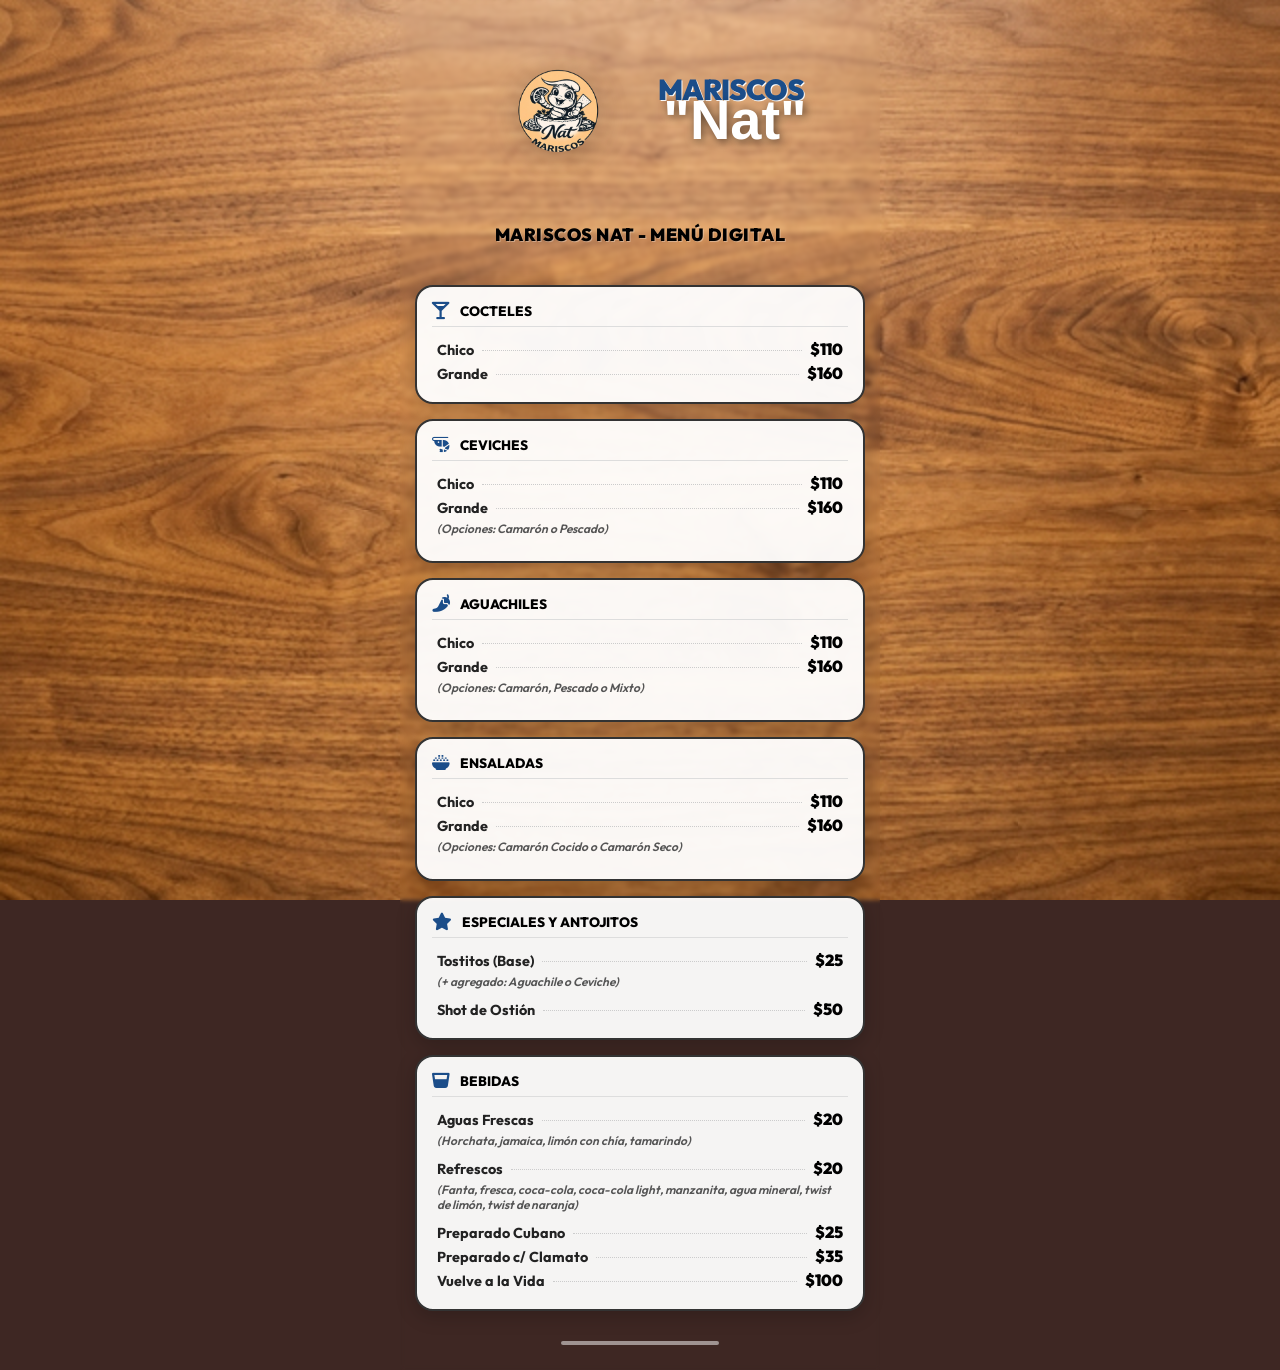
==== index.html @ c5af9970 "actualizacion de menu" ====
<!DOCTYPE html>
<html lang="es">
<head>
    <meta charset="UTF-8">
    <meta name="viewport" content="width=device-width, initial-scale=1.0">
    <title>Menú Digital - Mariscos Nat</title>
    <link rel="preconnect" href="https://fonts.googleapis.com">
    <link rel="preconnect" href="https://fonts.gstatic.com" crossorigin>
    <link href="https://fonts.googleapis.com/css2?family=Outfit:wght@400;600;700;900&display=swap" rel="stylesheet">
    <link rel="stylesheet" href="https://cdnjs.cloudflare.com/ajax/libs/font-awesome/6.5.1/css/all.min.css">
    <link rel="stylesheet" href="css/menu.css">
</head>
<body>
    <div class="background-overlay"></div>
    
    <div class="page-wrapper">
        <header class="banner-header">
            <div class="header-top">
                <div class="logo-area">
                    <img src="assets/logo_nat.jpg" alt="Logo Nat" class="main-logo">
                </div>
                <div class="brand-group">
                    <h1 class="brand-name">MARISCOS</h1>
                    <h2 class="brand-nat">"Nat"</h2>
                </div>
            </div>
            <div class="header-bottom">
                <p class="tagline">MARISCOS NAT - MENÚ DIGITAL</p>
            </div>
        </header>

        <main class="menu-content">
            <section class="menu-section">
                <div class="section-header">
                    <i class="fas fa-glass-martini-alt"></i>
                    <h2>COCTELES</h2>
                </div>
                <div class="menu-items">
                    <div class="menu-item">
                        <span class="item-name">Chico</span>
                        <span class="dots"></span>
                        <span class="item-price">$110</span>
                    </div>
                    <div class="menu-item">
                        <span class="item-name">Grande</span>
                        <span class="dots"></span>
                        <span class="item-price">$160</span>
            </section>

            <section class="menu-section">
                <div class="section-header">
                    <i class="fas fa-shrimp"></i>
                    <h2>CEVICHES</h2>
                </div>
                <div class="menu-items">
                    <div class="menu-item">
                        <span class="item-name">Chico</span>
                        <span class="dots"></span>
                        <span class="item-price">$110</span>
                    </div>
                    <div class="menu-item">
                        <span class="item-name">Grande</span>
                        <span class="dots"></span>
                        <span class="item-price">$160</span>
                    </div>
                    <p class="item-options">(Opciones: Camarón o Pescado)</p>
                </div>
            </section>

            <section class="menu-section">
                <div class="section-header">
                    <i class="fas fa-pepper-hot"></i>
                    <h2>AGUACHILES</h2>
                </div>
                <div class="menu-items">
                    <div class="menu-item">
                        <span class="item-name">Chico</span>
                        <span class="dots"></span>
                        <span class="item-price">$110</span>
                    </div>
                    <div class="menu-item">
                        <span class="item-name">Grande</span>
                        <span class="dots"></span>
                        <span class="item-price">$160</span>
                    </div>
                    <p class="item-options">(Opciones: Camarón, Pescado o Mixto)</p>
                </div>
            </section>

            <section class="menu-section">
                <div class="section-header">
                    <i class="fas fa-bowl-rice"></i>
                    <h2>ENSALADAS</h2>
                </div>
                <div class="menu-items">
                    <div class="menu-item">
                        <span class="item-name">Chico</span>
                        <span class="dots"></span>
                        <span class="item-price">$110</span>
                    </div>
                    <div class="menu-item">
                        <span class="item-name">Grande</span>
                        <span class="dots"></span>
                        <span class="item-price">$160</span>
                    </div>
                    <p class="item-options">(Opciones: Camarón Cocido o Camarón Seco)</p>
                </div>
            </section>

            <section class="menu-section">
                <div class="section-header">
                    <i class="fas fa-star"></i>
                    <h2>ESPECIALES Y ANTOJITOS</h2>
                </div>
                <div class="menu-items">
                    <div class="menu-item">
                        <span class="item-name">Tostitos (Base)</span>
                        <span class="dots"></span>
                        <span class="item-price">$25</span>
                    </div>
                    <p class="item-options">(+ agregado: Aguachile o Ceviche)</p>
                    <div class="menu-item">
                        <span class="item-name">Shot de Ostión</span>
                        <span class="dots"></span>
                        <span class="item-price">$50</span>
                    </div>
                </div>
            </section>

            <section class="menu-section">
                <div class="section-header">
                    <i class="fas fa-glass-whiskey"></i>
                    <h2>BEBIDAS</h2>
                </div>
                <div class="menu-items">
                    <div class="menu-item">
                        <span class="item-name">Aguas Frescas</span>
                        <span class="dots"></span>
                        <span class="item-price">$20</span>
                    </div>
                    <p class="item-options">(Horchata, jamaica, limón con chía, tamarindo)</p>
                    <div class="menu-item">
                        <span class="item-name">Refrescos</span>
                        <span class="dots"></span>
                        <span class="item-price">$20</span>
                    </div>
                    <p class="item-options">(Fanta, fresca, coca-cola, coca-cola light, manzanita, agua mineral, twist de limón, twist de naranja)</p>
                    <div class="menu-item">
                        <span class="item-name">Preparado Cubano</span>
                        <span class="dots"></span>
                        <span class="item-price">$25</span>
                    </div>
                    <div class="menu-item">
                        <span class="item-name">Preparado c/ Clamato</span>
                        <span class="dots"></span>
                        <span class="item-price">$35</span>
                    </div>
                    <div class="menu-item">
                        <span class="item-name">Vuelve a la Vida</span>
                        <span class="dots"></span>
                        <span class="item-price">$100</span>
                    </div>
                </div>
            </section>
        </main>

        <footer class="app-footer">
            <div class="home-indicator"></div>
        </footer>
    </div>
</body>
</html>
---- css/menu.css ----
:root {
    --primary-blue: #1b4d89;
    --brand-orange: #f39c12;
    --dark-grey: #333333;
    --white: #ffffff;
    --glass-bg: rgba(255, 255, 255, 0.95);
}

* {
    box-sizing: border-box;
    margin: 0;
    padding: 0;
    -webkit-tap-highlight-color: transparent;
}

body {
    font-family: 'Outfit', sans-serif;
    color: var(--dark-grey);
    background-color: #3e2723;
    display: flex;
    justify-content: center;
    align-items: flex-start;
    min-height: 100vh;
    margin: 0;
    overflow-x: hidden;
}

.background-overlay {
    position: fixed;
    top: 0;
    left: 0;
    width: 100%;
    height: 100%;
    background-image: url('../assets/wood_bg.png');
    background-size: cover;
    background-position: center;
    z-index: -1;
}

.page-wrapper {
    width: 100%;
    max-width: 480px;
    min-height: 100vh;
    display: flex;
    flex-direction: column;
    position: relative;
    padding: 10px 15px;
    backdrop-filter: blur(2px);
}

.banner-header {
    display: flex;
    flex-direction: column;
    align-items: center;
    padding: 20px 0;
    margin-bottom: 20px;
    width: 100%;
}

.header-top {
    display: flex;
    align-items: center;
    justify-content: center;
    gap: 15px;
    width: 100%;
    margin-bottom: 10px;
}

.header-bottom {
    width: 100%;
    text-align: center;
}

.logo-area {
    flex-shrink: 0;
}

.main-logo {
    width: 170px;
    height: 170px;
    object-fit: contain;
    border-radius: 50%;
    filter: drop-shadow(0 5px 15px rgba(0,0,0,0.2));
}

/* .text-area removed in HTML restructure */

.brand-group {
    position: relative;
    margin-bottom: 5px;
}

.brand-name {
    font-size: 1.8rem;
    font-weight: 900;
    color: var(--primary-blue);
    line-height: 0.9;
    text-transform: uppercase;
    letter-spacing: -1px;
    text-shadow: 1px 1px 0 #fff;
}

.brand-nat {
    font-family: 'Brush Script MT', cursive, sans-serif;
    font-size: 3.5rem;
    color: var(--white);
    text-shadow: 2px 2px 10px rgba(0,0,0,0.6);
    margin-top: -15px;
    margin-left: 5px;
}

.tagline {
    font-size: 1.1rem;
    font-weight: 900;
    color: #000;
    text-transform: uppercase;
    letter-spacing: 0.5px;
    line-height: 1.2;
    margin-top: 10px;
    text-shadow: 1px 1px 0 rgba(255,255,255,0.3);
}

.menu-content {
    flex: 1;
}

.menu-section {
    background-color: var(--glass-bg);
    border-radius: 18px;
    border: 2px solid #333;
    padding: 15px;
    margin-bottom: 15px;
    box-shadow: 0 5px 20px rgba(0,0,0,0.2);
    animation: slideUpFade 0.4s ease-out forwards;
}

@keyframes slideUpFade {
    from { opacity: 0; transform: translateY(15px); }
    to { opacity: 1; transform: translateY(0); }
}

.section-header {
    display: flex;
    align-items: center;
    gap: 10px;
    margin-bottom: 12px;
    border-bottom: 1px solid #ddd;
    padding-bottom: 6px;
    color: #000;
}

.section-header i {
    font-size: 1.1rem;
    color: var(--primary-blue);
}

.section-header h2 {
    font-size: 0.85rem;
    font-weight: 800;
    text-transform: uppercase;
}

.menu-items {
    padding: 0 5px;
}

.menu-item {
    display: flex;
    align-items: baseline;
    margin-bottom: 4px;
}

.item-name {
    font-weight: 700;
    font-size: 0.9rem;
    color: #222;
}

.dots {
    flex: 1;
    border-bottom: 1.5px dotted #ccc;
    margin: 0 8px;
    position: relative;
    top: -4px;
}

.item-price {
    font-weight: 900;
    font-size: 1rem;
    color: #000;
}

.item-options {
    font-size: 0.75rem;
    color: #555;
    margin-bottom: 10px;
    font-weight: 600;
    font-style: italic;
}

.app-footer {
    margin-top: auto;
    padding: 15px 0;
    display: flex;
    justify-content: center;
}

.home-indicator {
    width: 35%;
    height: 4px;
    background-color: rgba(255, 255, 255, 0.5);
    border-radius: 10px;
}

body::-webkit-scrollbar {
    width: 0;
}

@media (max-height: 700px) {
    .main-logo { width: 130px; height: 130px; }
    .brand-name { font-size: 1.8rem; }
    .brand-nat { font-size: 2.6rem; }
}
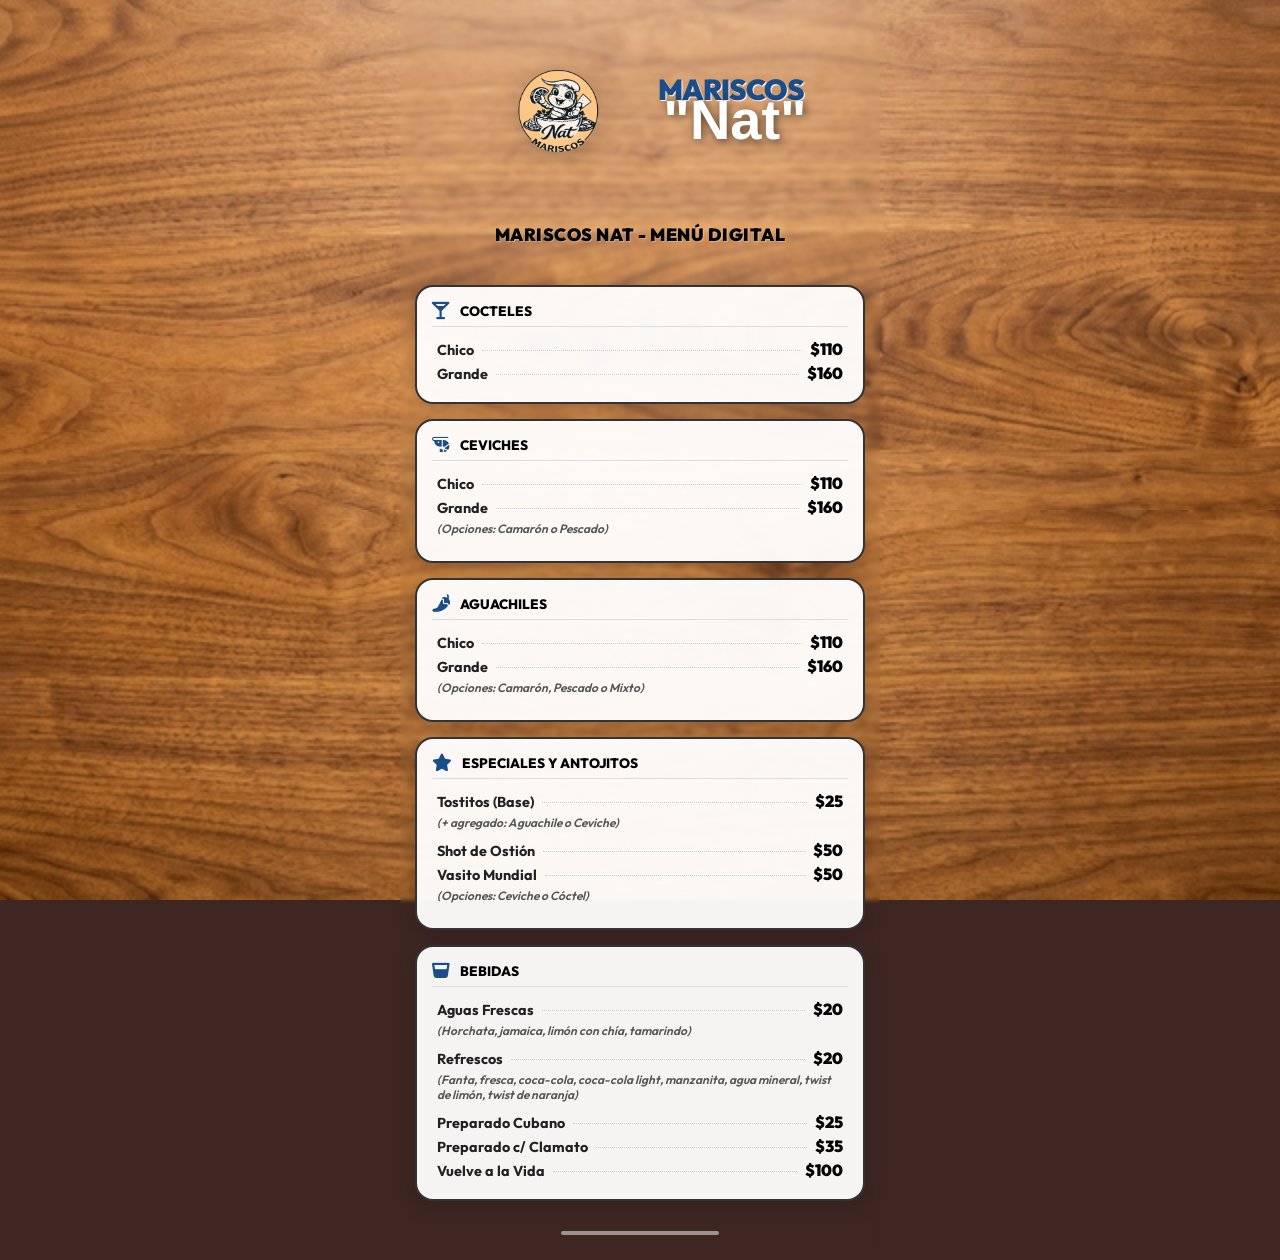
==== commit bdf95727: "actu" ====
--- a/index.html
+++ b/index.html
@@ -89,26 +89,6 @@
 
             <section class="menu-section">
                 <div class="section-header">
-                    <i class="fas fa-bowl-rice"></i>
-                    <h2>ENSALADAS</h2>
-                </div>
-                <div class="menu-items">
-                    <div class="menu-item">
-                        <span class="item-name">Chico</span>
-                        <span class="dots"></span>
-                        <span class="item-price">$110</span>
-                    </div>
-                    <div class="menu-item">
-                        <span class="item-name">Grande</span>
-                        <span class="dots"></span>
-                        <span class="item-price">$160</span>
-                    </div>
-                    <p class="item-options">(Opciones: Camarón Cocido o Camarón Seco)</p>
-                </div>
-            </section>
-
-            <section class="menu-section">
-                <div class="section-header">
                     <i class="fas fa-star"></i>
                     <h2>ESPECIALES Y ANTOJITOS</h2>
                 </div>
@@ -124,6 +104,12 @@
                         <span class="dots"></span>
                         <span class="item-price">$50</span>
                     </div>
+                    <div class="menu-item">
+                        <span class="item-name">Vasito Mundial</span>
+                        <span class="dots"></span>
+                        <span class="item-price">$50</span>
+                    </div>
+                    <p class="item-options">(Opciones: Ceviche o Cóctel)</p>
                 </div>
             </section>
 
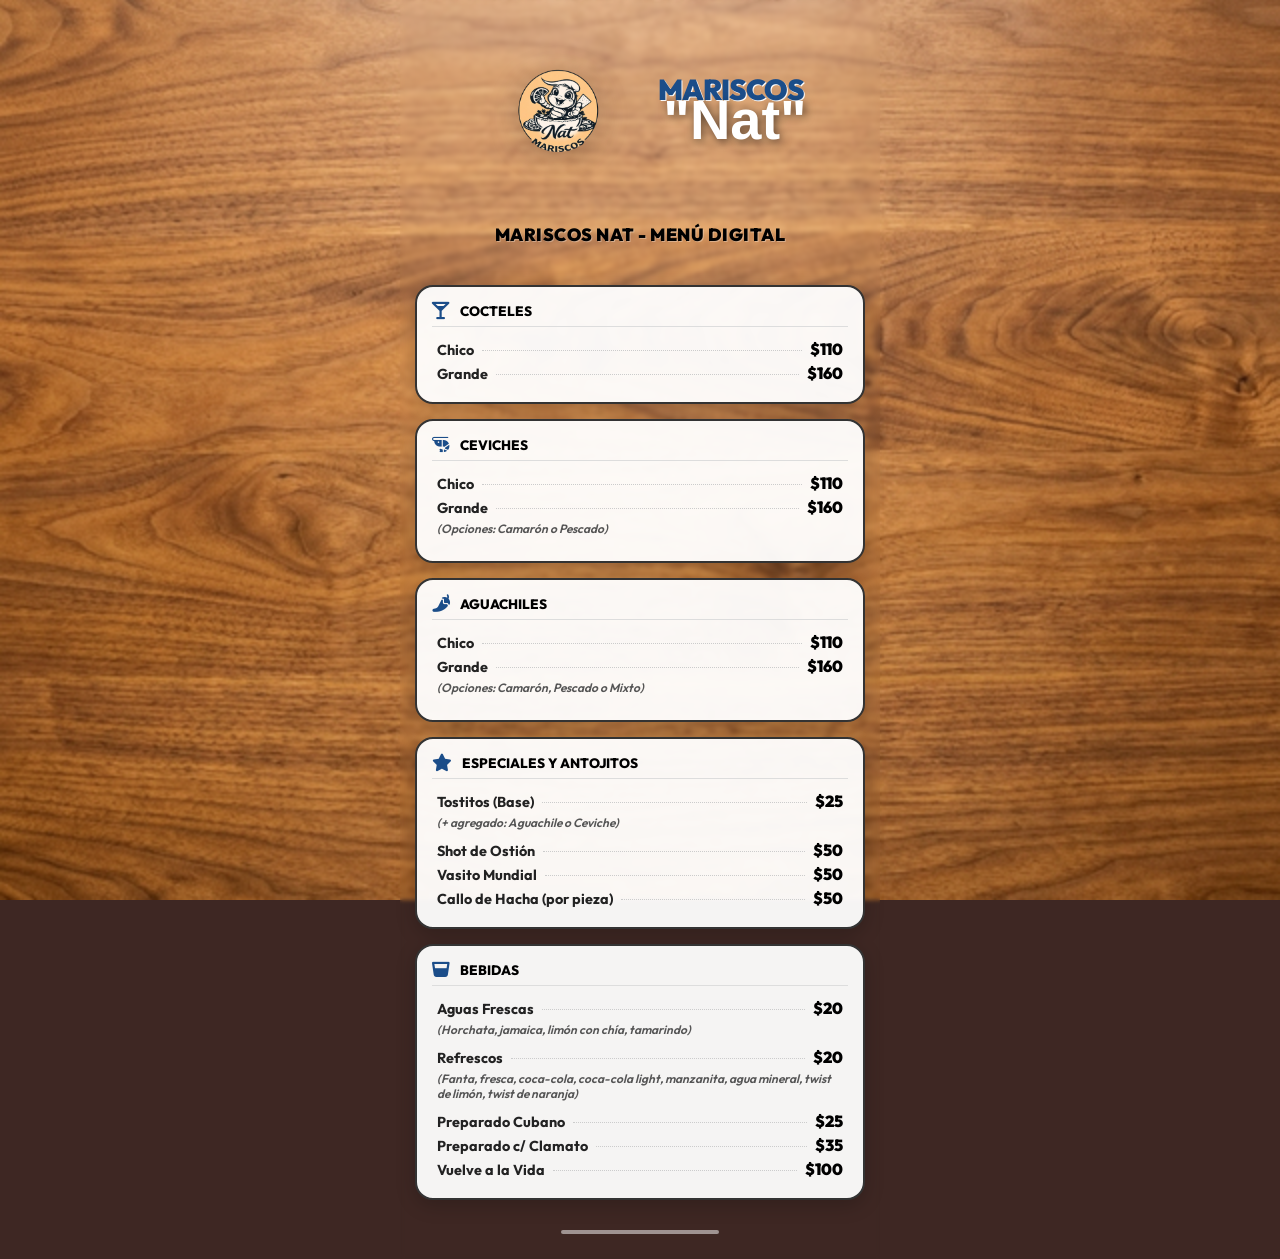
==== commit 7f5774f9: "actu" ====
--- a/index.html
+++ b/index.html
@@ -109,7 +109,11 @@
                         <span class="dots"></span>
                         <span class="item-price">$50</span>
                     </div>
-                    <p class="item-options">(Opciones: Ceviche o Cóctel)</p>
+                    <div class="menu-item">
+                        <span class="item-name">Callo de Hacha (por pieza)</span>
+                        <span class="dots"></span>
+                        <span class="item-price">$50</span>
+                    </div>
                 </div>
             </section>
 
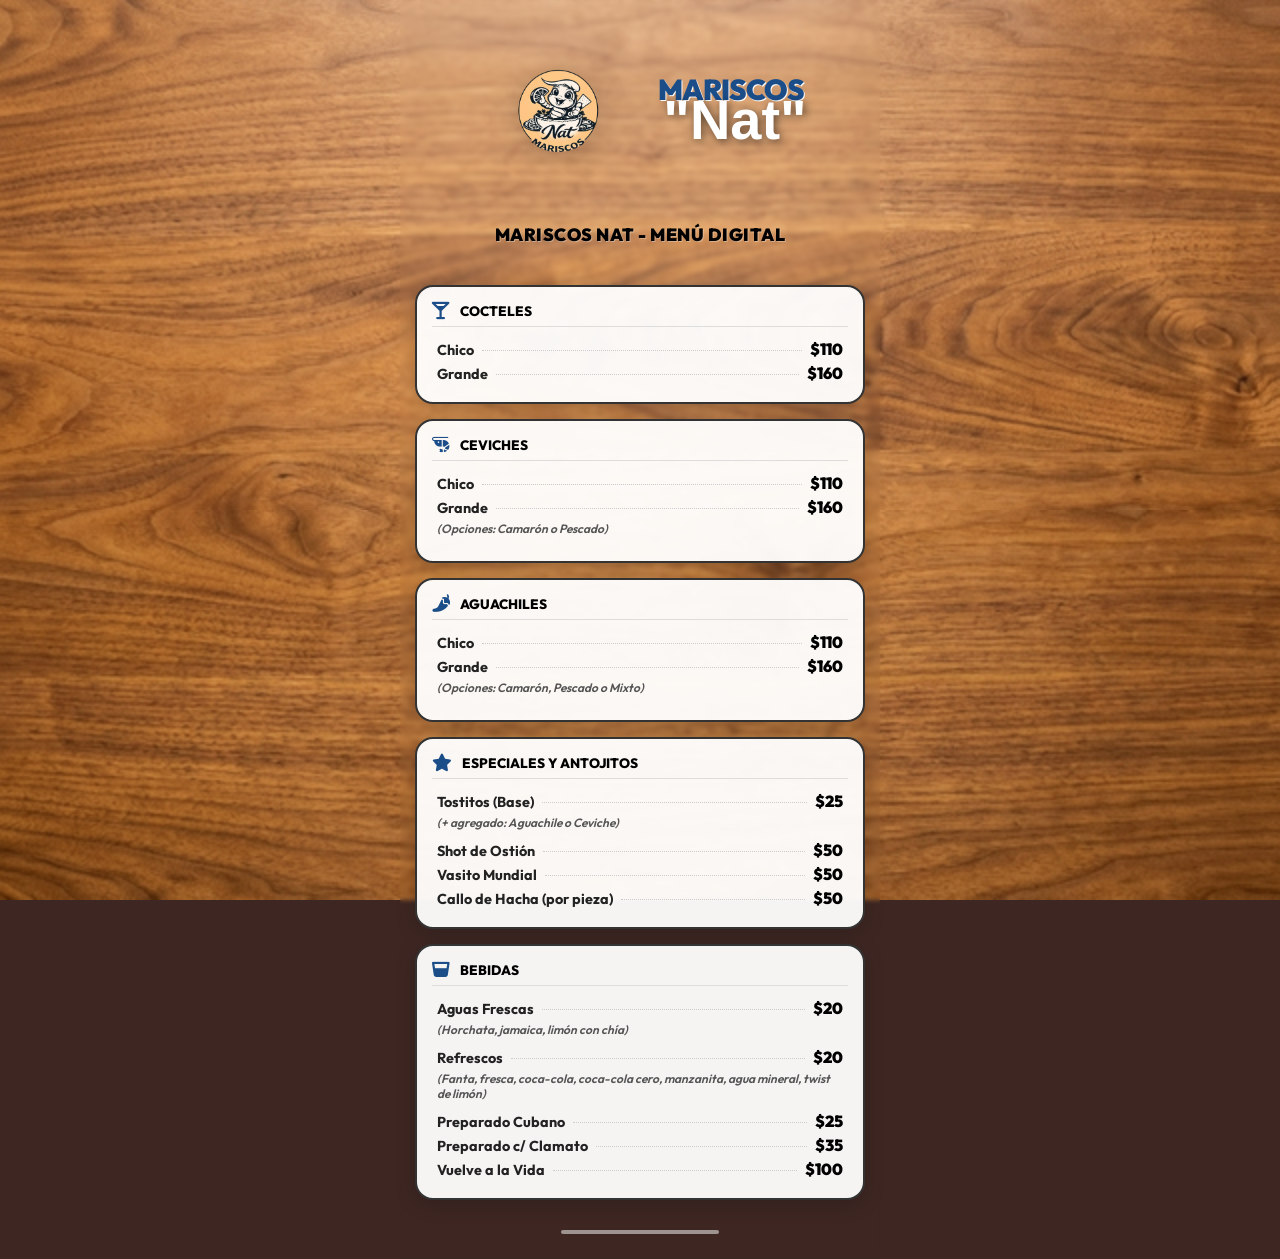
==== commit 2c5456f3: "actu" ====
--- a/index.html
+++ b/index.html
@@ -128,13 +128,13 @@
                         <span class="dots"></span>
                         <span class="item-price">$20</span>
                     </div>
-                    <p class="item-options">(Horchata, jamaica, limón con chía, tamarindo)</p>
+                    <p class="item-options">(Horchata, jamaica, limón con chía)</p>
                     <div class="menu-item">
                         <span class="item-name">Refrescos</span>
                         <span class="dots"></span>
                         <span class="item-price">$20</span>
                     </div>
-                    <p class="item-options">(Fanta, fresca, coca-cola, coca-cola light, manzanita, agua mineral, twist de limón, twist de naranja)</p>
+                    <p class="item-options">(Fanta, fresca, coca-cola, coca-cola cero, manzanita, agua mineral, twist de limón)</p>
                     <div class="menu-item">
                         <span class="item-name">Preparado Cubano</span>
                         <span class="dots"></span>
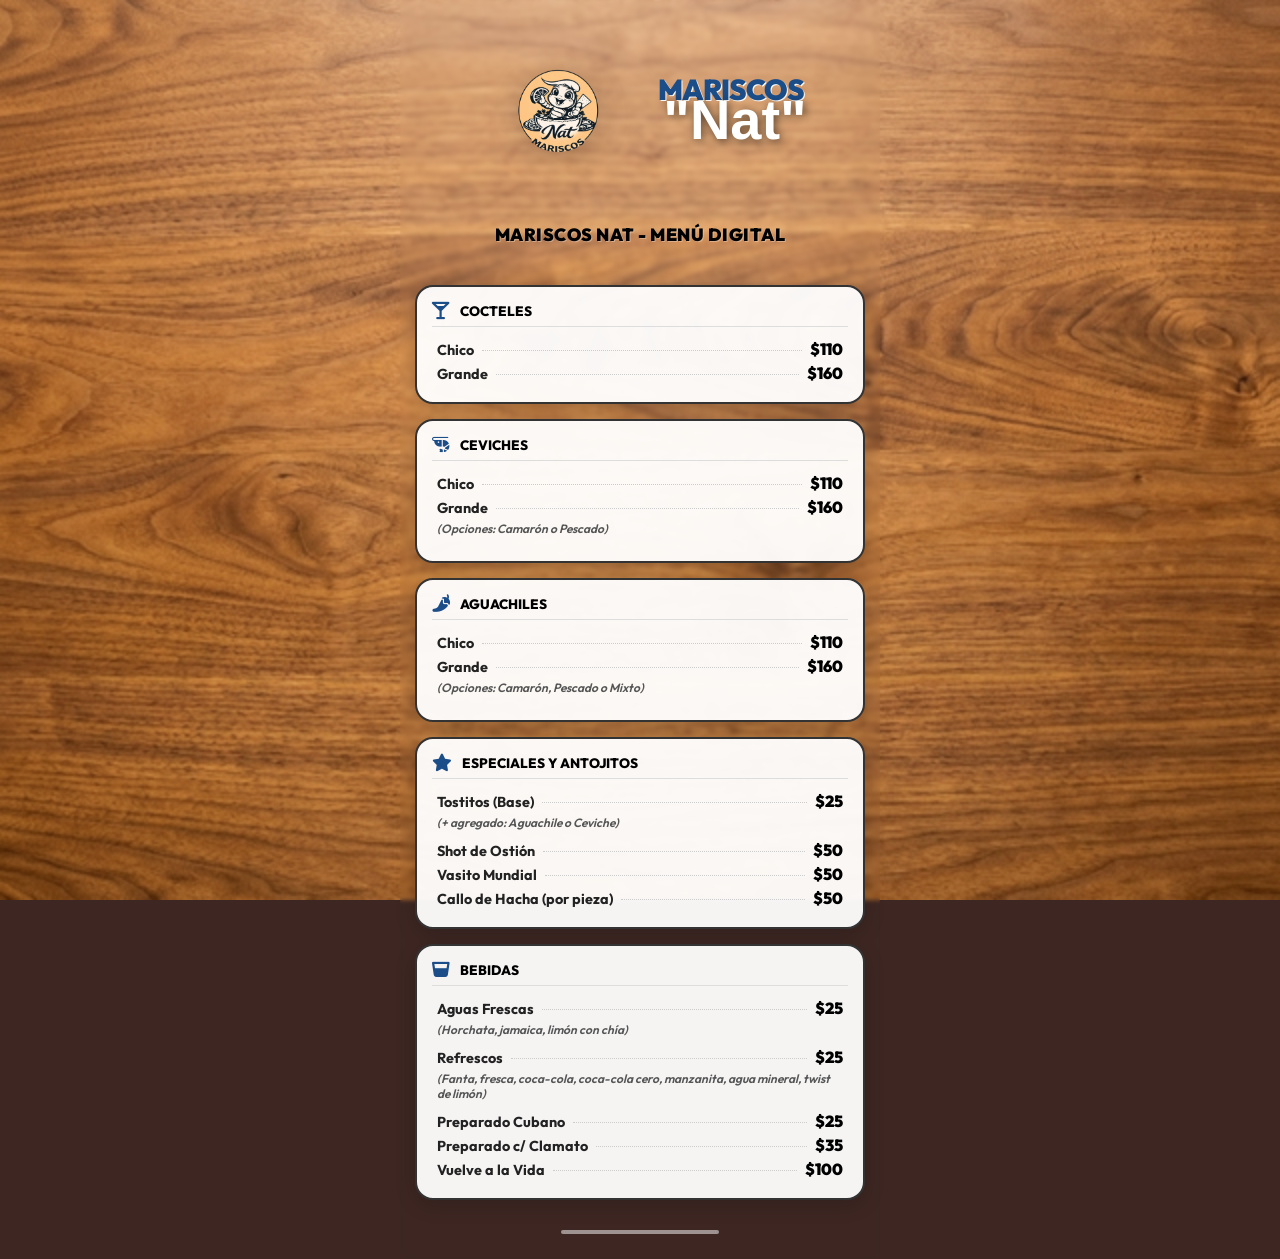
==== commit e4d70284: "actu" ====
--- a/index.html
+++ b/index.html
@@ -126,13 +126,13 @@
                     <div class="menu-item">
                         <span class="item-name">Aguas Frescas</span>
                         <span class="dots"></span>
-                        <span class="item-price">$20</span>
+                        <span class="item-price">$25</span>
                     </div>
                     <p class="item-options">(Horchata, jamaica, limón con chía)</p>
                     <div class="menu-item">
                         <span class="item-name">Refrescos</span>
                         <span class="dots"></span>
-                        <span class="item-price">$20</span>
+                        <span class="item-price">$25</span>
                     </div>
                     <p class="item-options">(Fanta, fresca, coca-cola, coca-cola cero, manzanita, agua mineral, twist de limón)</p>
                     <div class="menu-item">
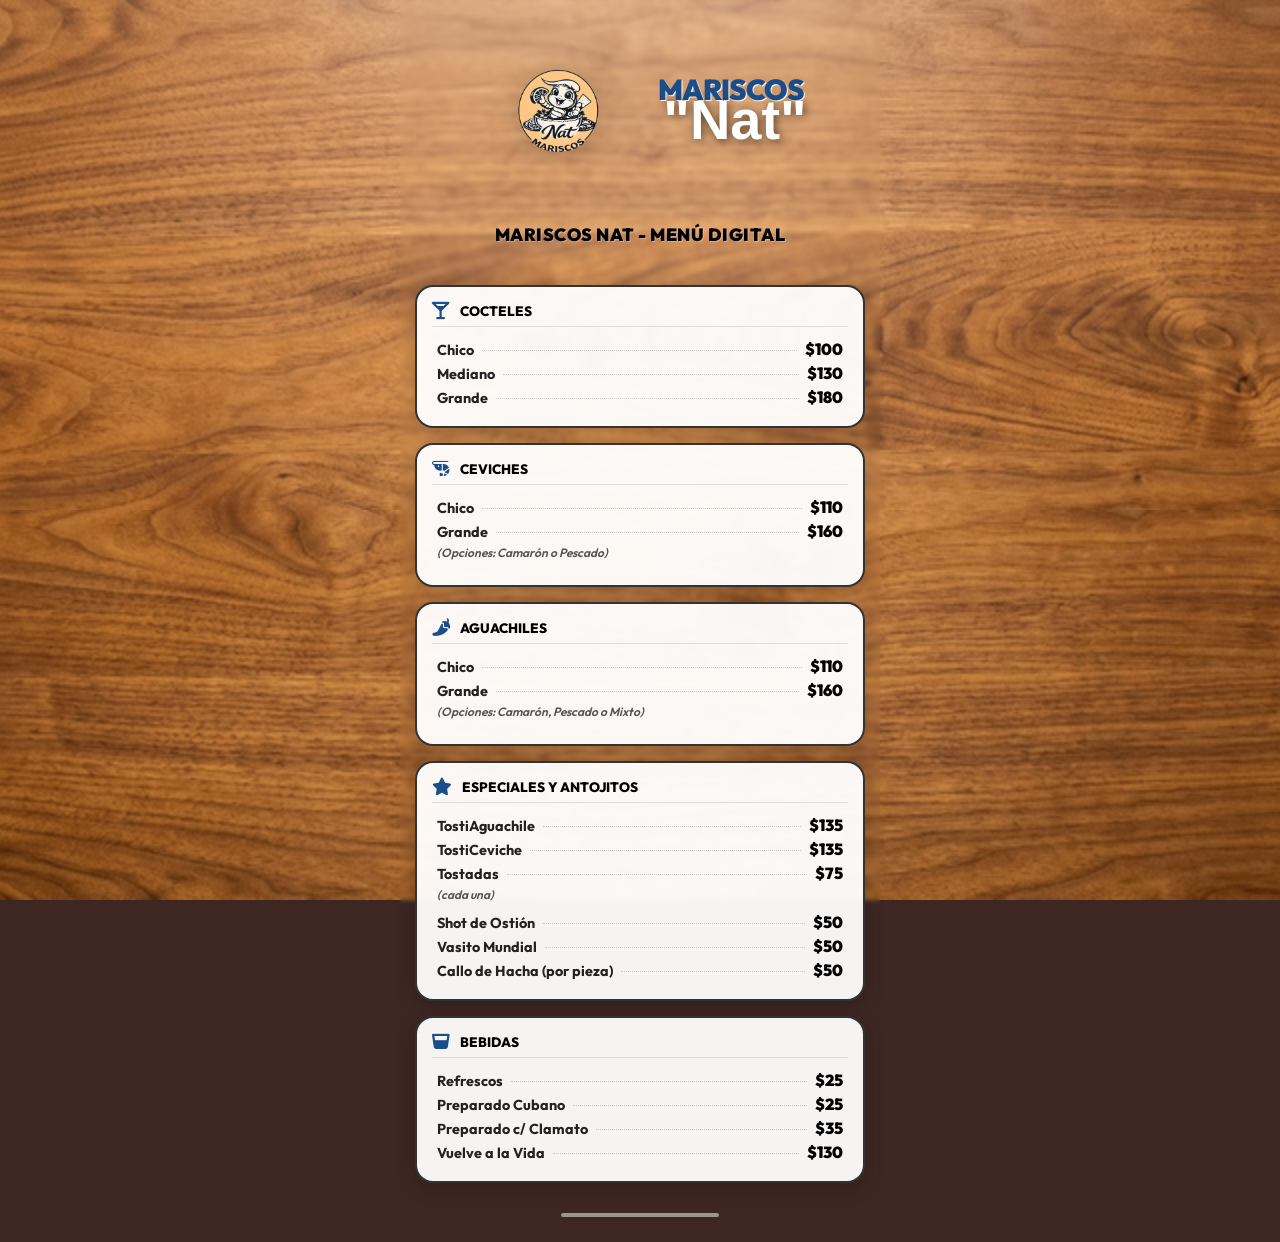
==== commit 03d6deee: "Actualizacion de menu" ====
--- a/index.html
+++ b/index.html
@@ -39,12 +39,19 @@
                     <div class="menu-item">
                         <span class="item-name">Chico</span>
                         <span class="dots"></span>
-                        <span class="item-price">$110</span>
+                        <span class="item-price">$100</span>
+                    </div>
+                    <div class="menu-item">
+                        <span class="item-name">Mediano</span>
+                        <span class="dots"></span>
+                        <span class="item-price">$130</span>
                     </div>
                     <div class="menu-item">
                         <span class="item-name">Grande</span>
                         <span class="dots"></span>
-                        <span class="item-price">$160</span>
+                        <span class="item-price">$180</span>
+                    </div>
+                </div>
             </section>
 
             <section class="menu-section">
@@ -94,11 +101,21 @@
                 </div>
                 <div class="menu-items">
                     <div class="menu-item">
-                        <span class="item-name">Tostitos (Base)</span>
+                        <span class="item-name">TostiAguachile</span>
                         <span class="dots"></span>
-                        <span class="item-price">$25</span>
+                        <span class="item-price">$135</span>
                     </div>
-                    <p class="item-options">(+ agregado: Aguachile o Ceviche)</p>
+                    <div class="menu-item">
+                        <span class="item-name">TostiCeviche</span>
+                        <span class="dots"></span>
+                        <span class="item-price">$135</span>
+                    </div>
+                    <div class="menu-item">
+                        <span class="item-name">Tostadas</span>
+                        <span class="dots"></span>
+                        <span class="item-price">$75</span>
+                    </div>
+                    <p class="item-options">(cada una)</p>
                     <div class="menu-item">
                         <span class="item-name">Shot de Ostión</span>
                         <span class="dots"></span>
@@ -124,17 +141,10 @@
                 </div>
                 <div class="menu-items">
                     <div class="menu-item">
-                        <span class="item-name">Aguas Frescas</span>
-                        <span class="dots"></span>
-                        <span class="item-price">$25</span>
-                    </div>
-                    <p class="item-options">(Horchata, jamaica, limón con chía)</p>
-                    <div class="menu-item">
                         <span class="item-name">Refrescos</span>
                         <span class="dots"></span>
                         <span class="item-price">$25</span>
                     </div>
-                    <p class="item-options">(Fanta, fresca, coca-cola, coca-cola cero, manzanita, agua mineral, twist de limón)</p>
                     <div class="menu-item">
                         <span class="item-name">Preparado Cubano</span>
                         <span class="dots"></span>
@@ -148,7 +158,7 @@
                     <div class="menu-item">
                         <span class="item-name">Vuelve a la Vida</span>
                         <span class="dots"></span>
-                        <span class="item-price">$100</span>
+                        <span class="item-price">$130</span>
                     </div>
                 </div>
             </section>
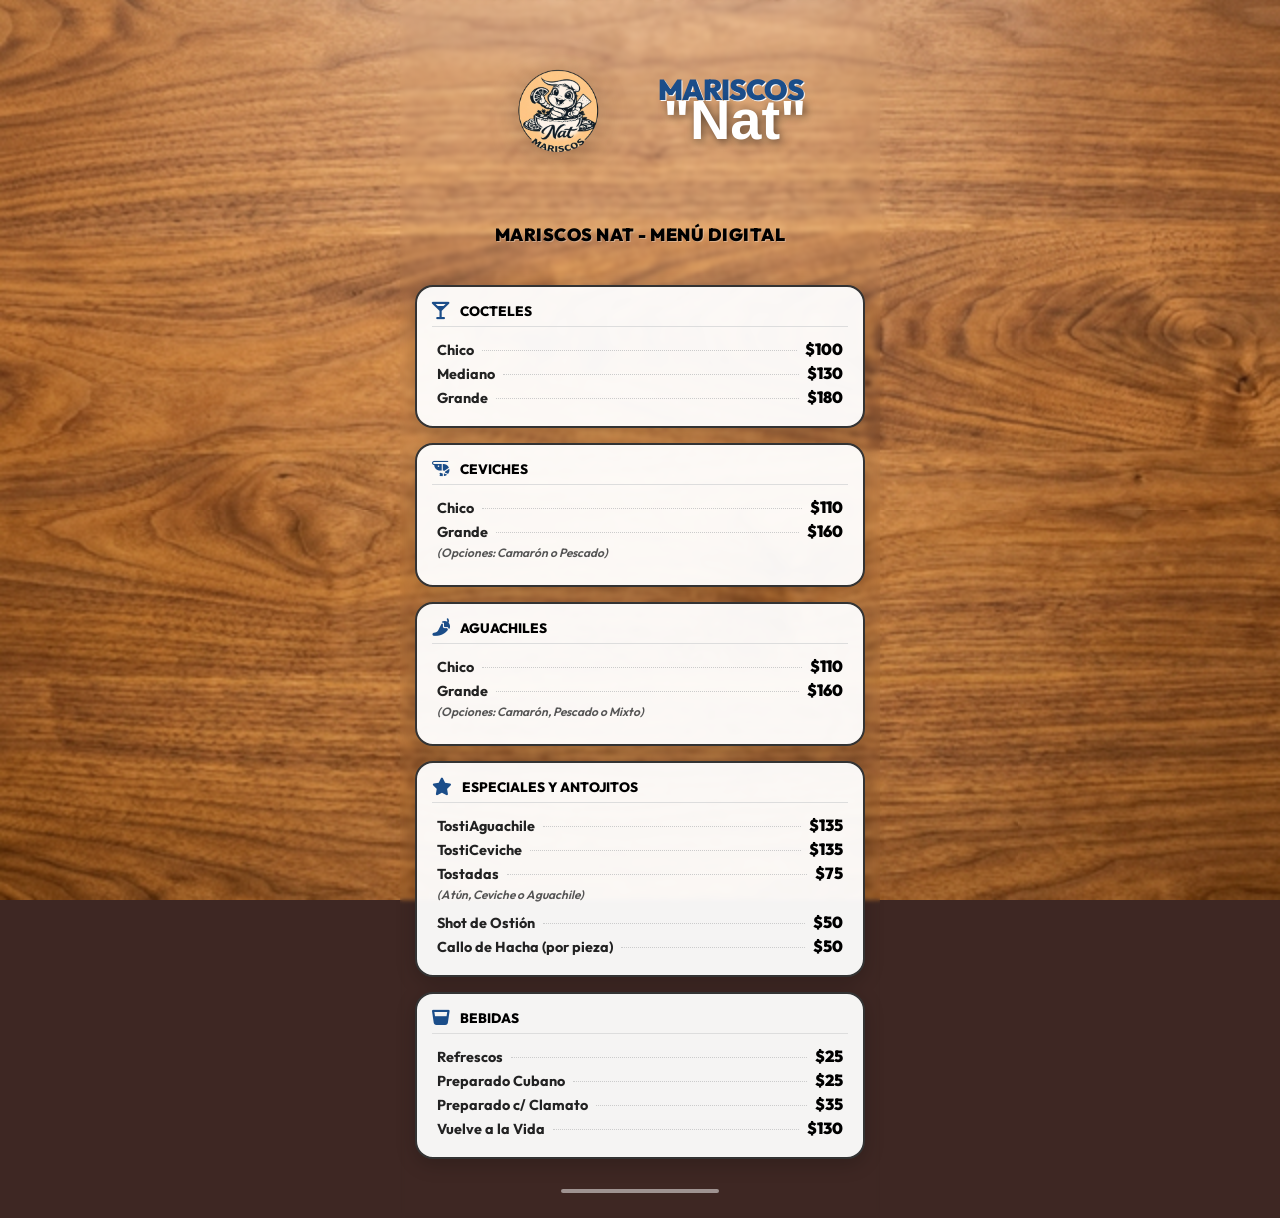
==== commit 93cbd749: "Actualizacion 30-07-26" ====
--- a/index.html
+++ b/index.html
@@ -115,14 +115,9 @@
                         <span class="dots"></span>
                         <span class="item-price">$75</span>
                     </div>
-                    <p class="item-options">(cada una)</p>
+                    <p class="item-options">(Atún, Ceviche o Aguachile)</p>
                     <div class="menu-item">
                         <span class="item-name">Shot de Ostión</span>
-                        <span class="dots"></span>
-                        <span class="item-price">$50</span>
-                    </div>
-                    <div class="menu-item">
-                        <span class="item-name">Vasito Mundial</span>
                         <span class="dots"></span>
                         <span class="item-price">$50</span>
                     </div>
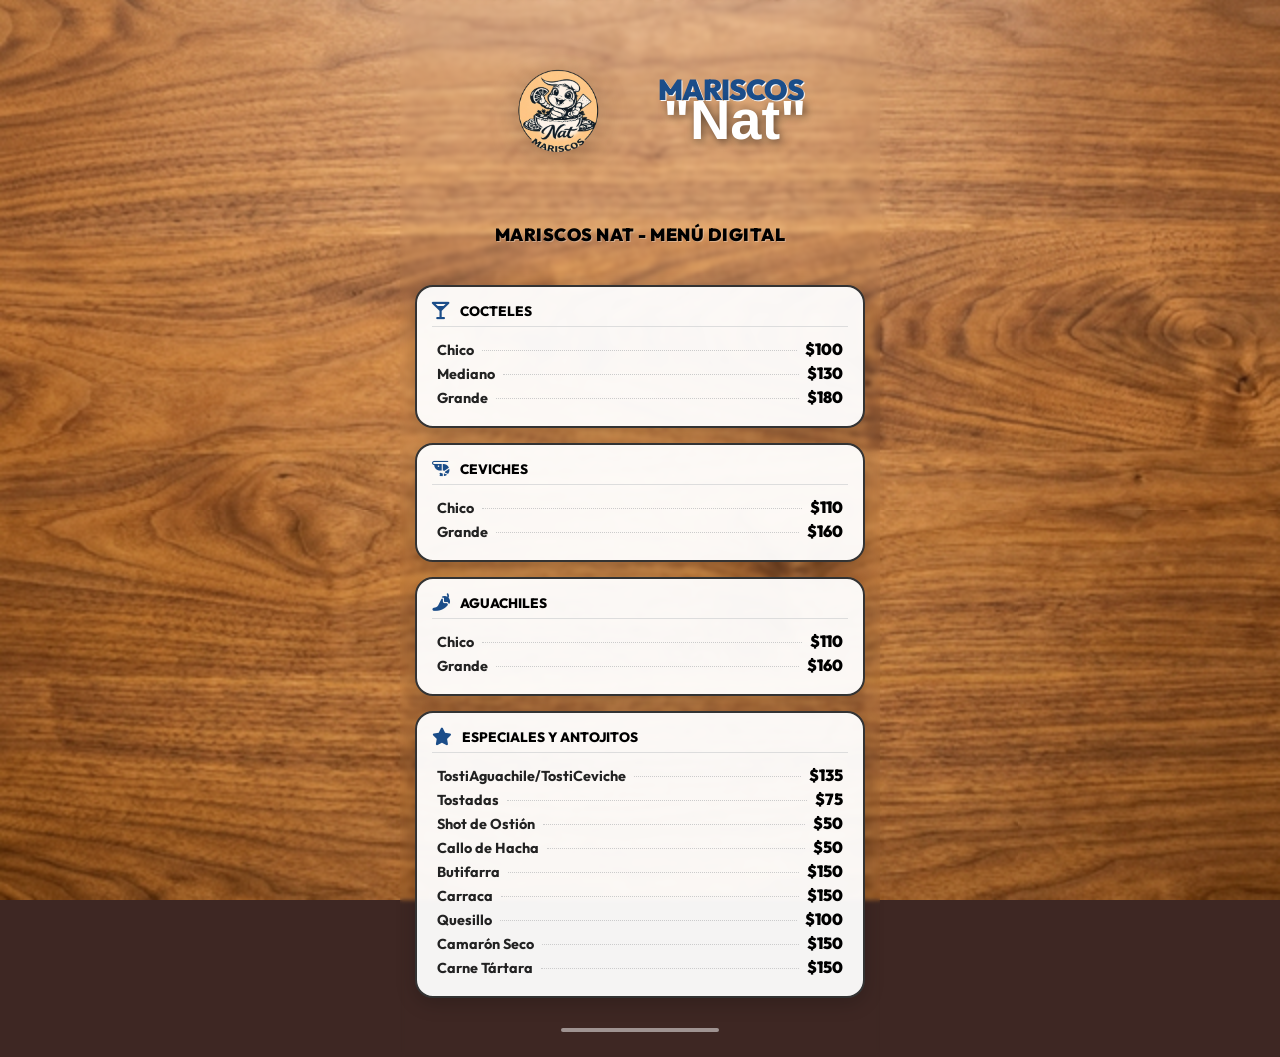
==== commit 2e6abbe1: "Act 17_nov_26" ====
--- a/index.html
+++ b/index.html
@@ -69,9 +69,6 @@
                         <span class="item-name">Grande</span>
                         <span class="dots"></span>
                         <span class="item-price">$160</span>
-                    </div>
-                    <p class="item-options">(Opciones: Camarón o Pescado)</p>
-                </div>
             </section>
 
             <section class="menu-section">
@@ -89,9 +86,6 @@
                         <span class="item-name">Grande</span>
                         <span class="dots"></span>
                         <span class="item-price">$160</span>
-                    </div>
-                    <p class="item-options">(Opciones: Camarón, Pescado o Mixto)</p>
-                </div>
             </section>
 
             <section class="menu-section">
@@ -101,12 +95,7 @@
                 </div>
                 <div class="menu-items">
                     <div class="menu-item">
-                        <span class="item-name">TostiAguachile</span>
-                        <span class="dots"></span>
-                        <span class="item-price">$135</span>
-                    </div>
-                    <div class="menu-item">
-                        <span class="item-name">TostiCeviche</span>
+                        <span class="item-name">TostiAguachile/TostiCeviche</span>
                         <span class="dots"></span>
                         <span class="item-price">$135</span>
                     </div>
@@ -115,48 +104,45 @@
                         <span class="dots"></span>
                         <span class="item-price">$75</span>
                     </div>
-                    <p class="item-options">(Atún, Ceviche o Aguachile)</p>
                     <div class="menu-item">
                         <span class="item-name">Shot de Ostión</span>
                         <span class="dots"></span>
                         <span class="item-price">$50</span>
                     </div>
                     <div class="menu-item">
-                        <span class="item-name">Callo de Hacha (por pieza)</span>
+                        <span class="item-name">Callo de Hacha</span>
                         <span class="dots"></span>
                         <span class="item-price">$50</span>
                     </div>
+                        <div class="menu-item">
+                        <span class="item-name">Butifarra</span>
+                        <span class="dots"></span>
+                        <span class="item-price">$150</span>                    
+                    </div>
+                        <div class="menu-item">
+                        <span class="item-name">Carraca</span>
+                        <span class="dots"></span>
+                        <span class="item-price">$150</span>
+                    </div>
+                        <div class="menu-item">
+                        <span class="item-name">Quesillo</span>
+                        <span class="dots"></span>
+                        <span class="item-price">$100</span>
+                    </div>
+                        <div class="menu-item">
+                        <span class="item-name">Camarón Seco</span>
+                        <span class="dots"></span>
+                        <span class="item-price">$150</span>
+                    </div>
+                        <div class="menu-item">
+                        <span class="item-name">Carne Tártara</span>
+                        <span class="dots"></span>
+                        <span class="item-price">$150</span>
+                    </div>
+                
                 </div>
             </section>
 
-            <section class="menu-section">
-                <div class="section-header">
-                    <i class="fas fa-glass-whiskey"></i>
-                    <h2>BEBIDAS</h2>
-                </div>
-                <div class="menu-items">
-                    <div class="menu-item">
-                        <span class="item-name">Refrescos</span>
-                        <span class="dots"></span>
-                        <span class="item-price">$25</span>
-                    </div>
-                    <div class="menu-item">
-                        <span class="item-name">Preparado Cubano</span>
-                        <span class="dots"></span>
-                        <span class="item-price">$25</span>
-                    </div>
-                    <div class="menu-item">
-                        <span class="item-name">Preparado c/ Clamato</span>
-                        <span class="dots"></span>
-                        <span class="item-price">$35</span>
-                    </div>
-                    <div class="menu-item">
-                        <span class="item-name">Vuelve a la Vida</span>
-                        <span class="dots"></span>
-                        <span class="item-price">$130</span>
-                    </div>
-                </div>
-            </section>
         </main>
 
         <footer class="app-footer">
